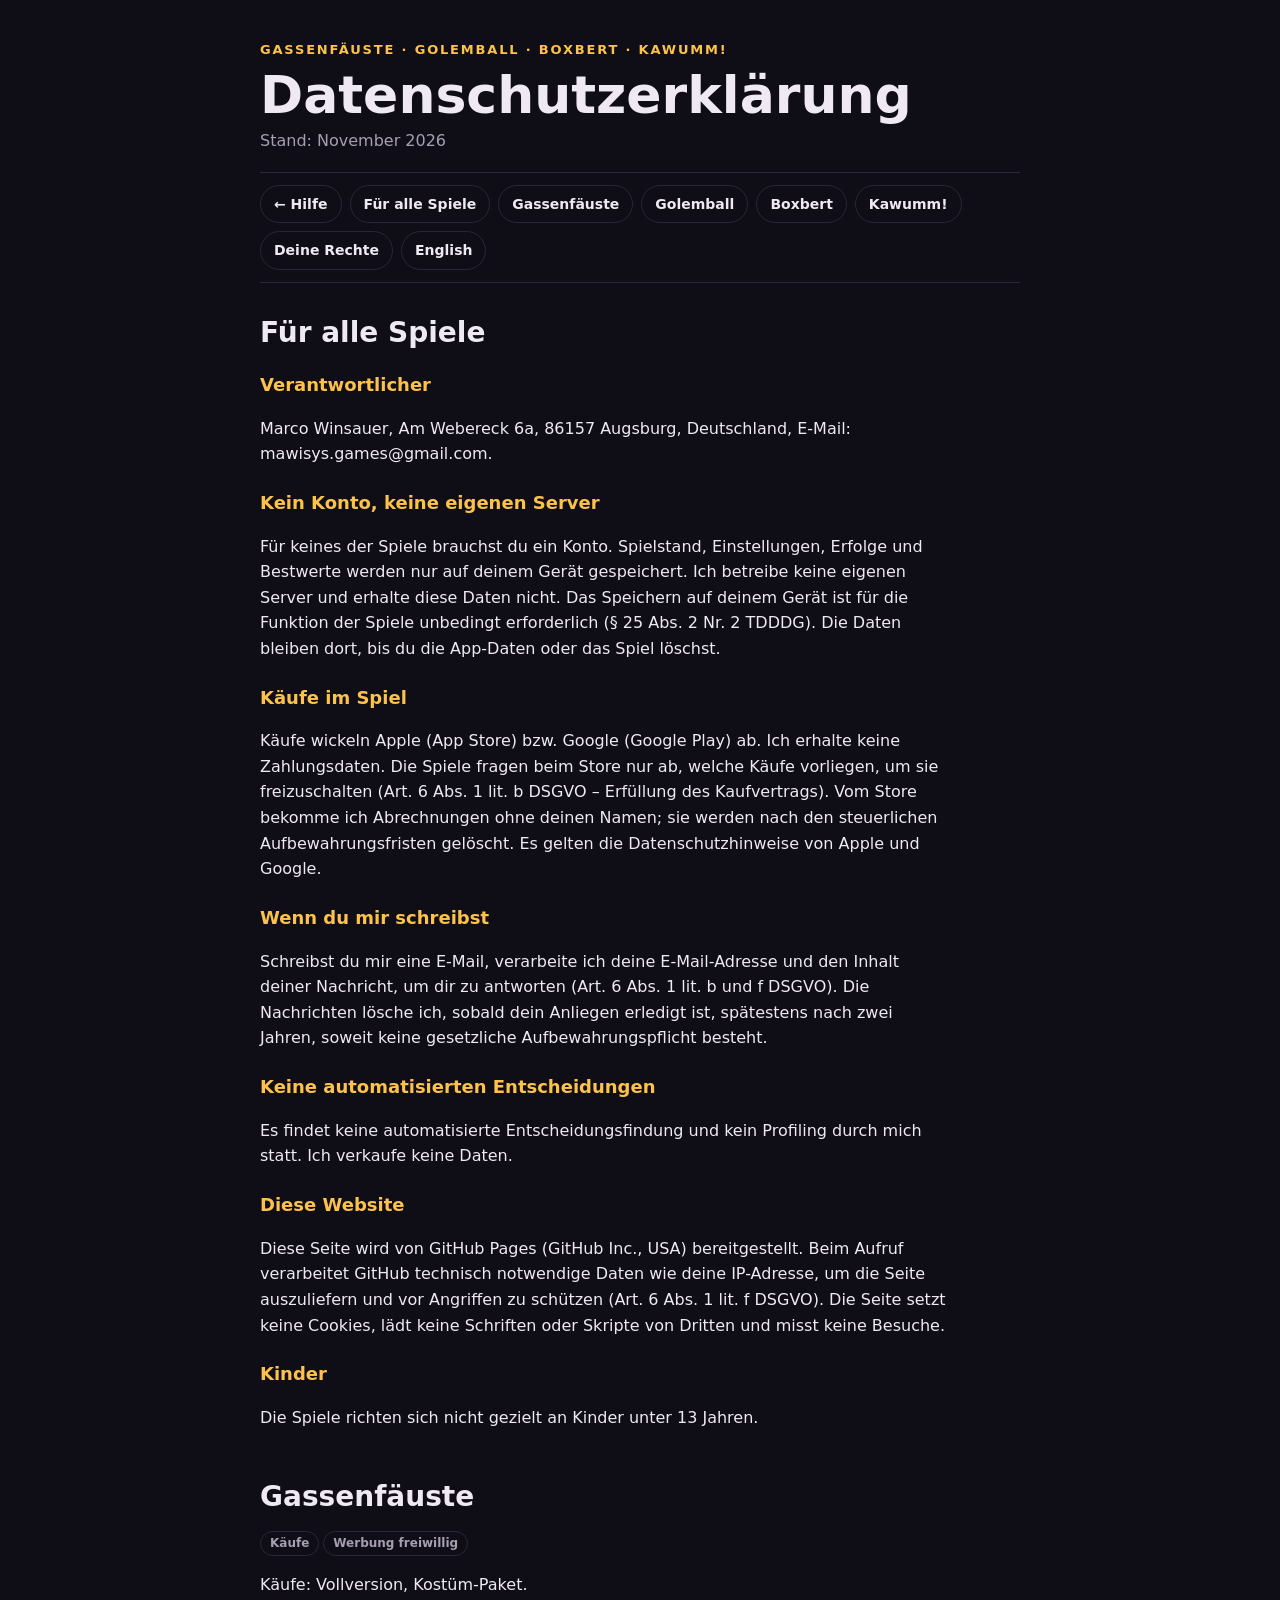
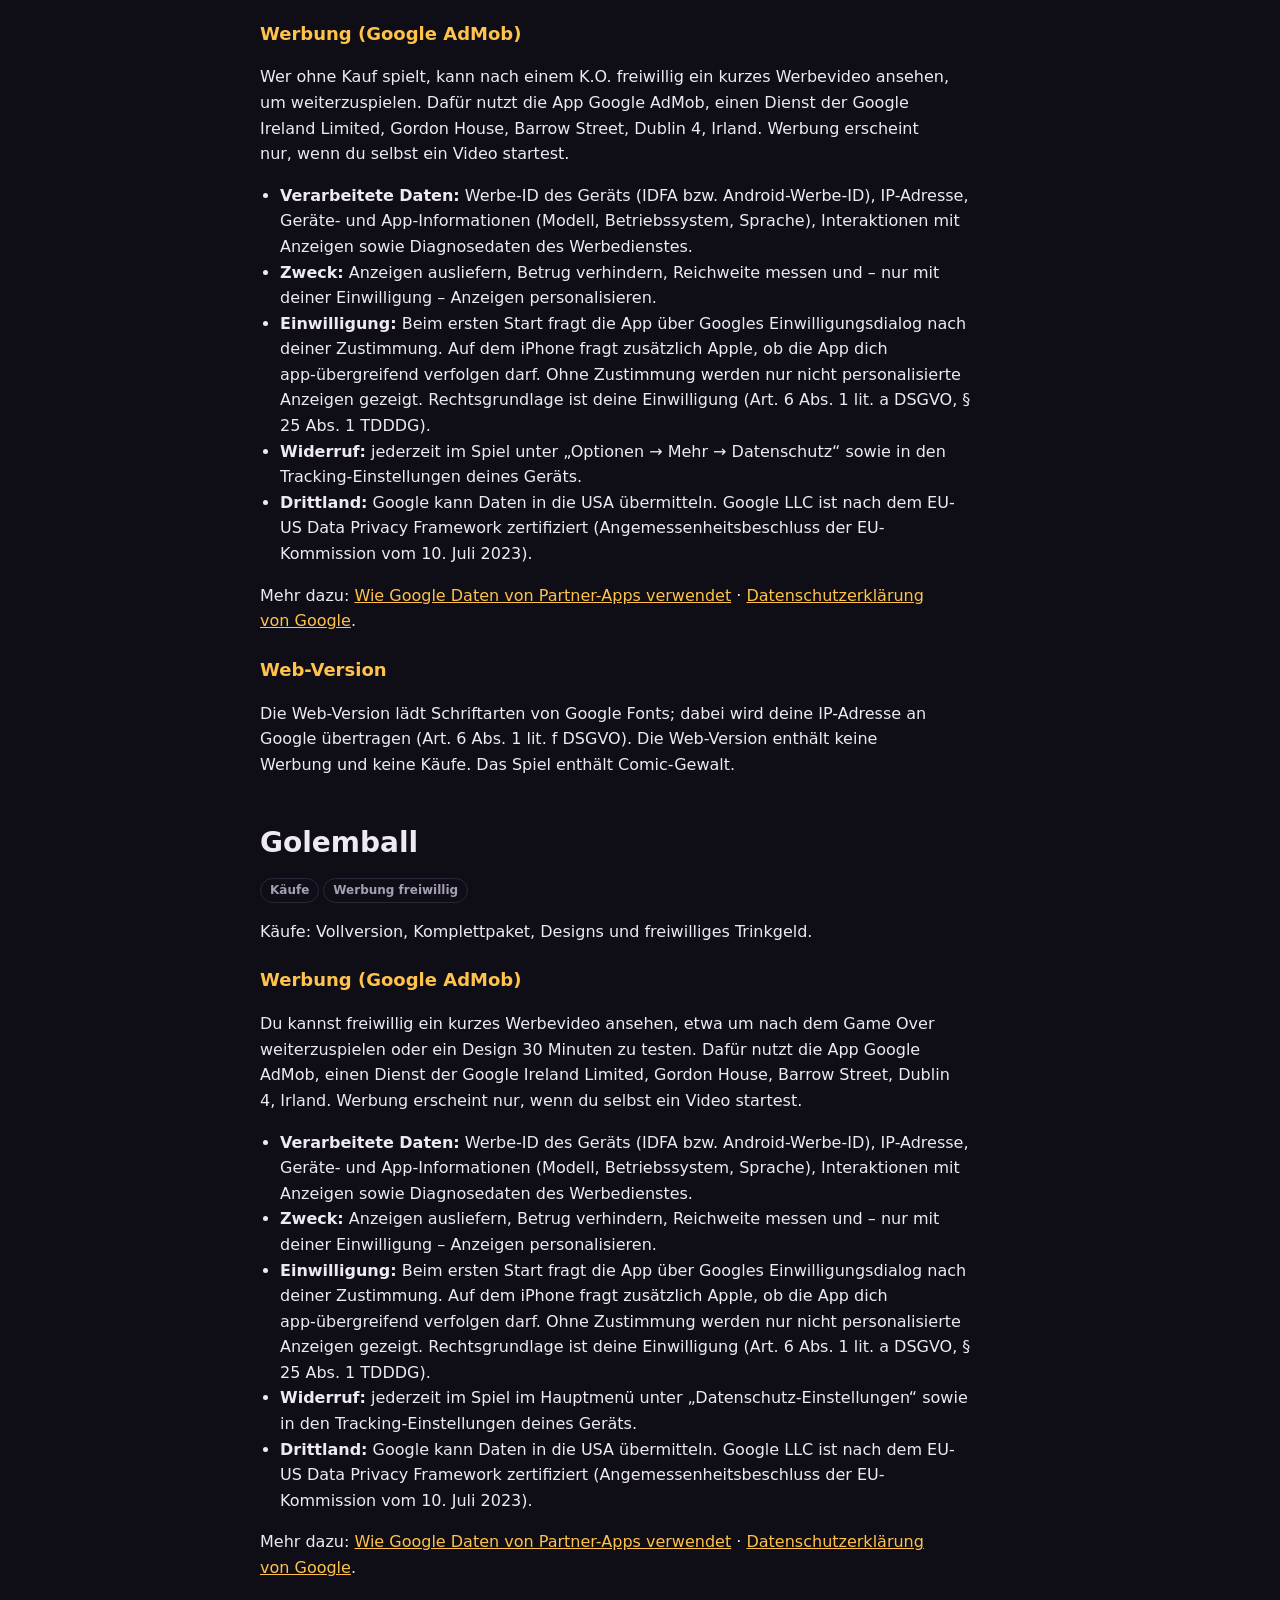
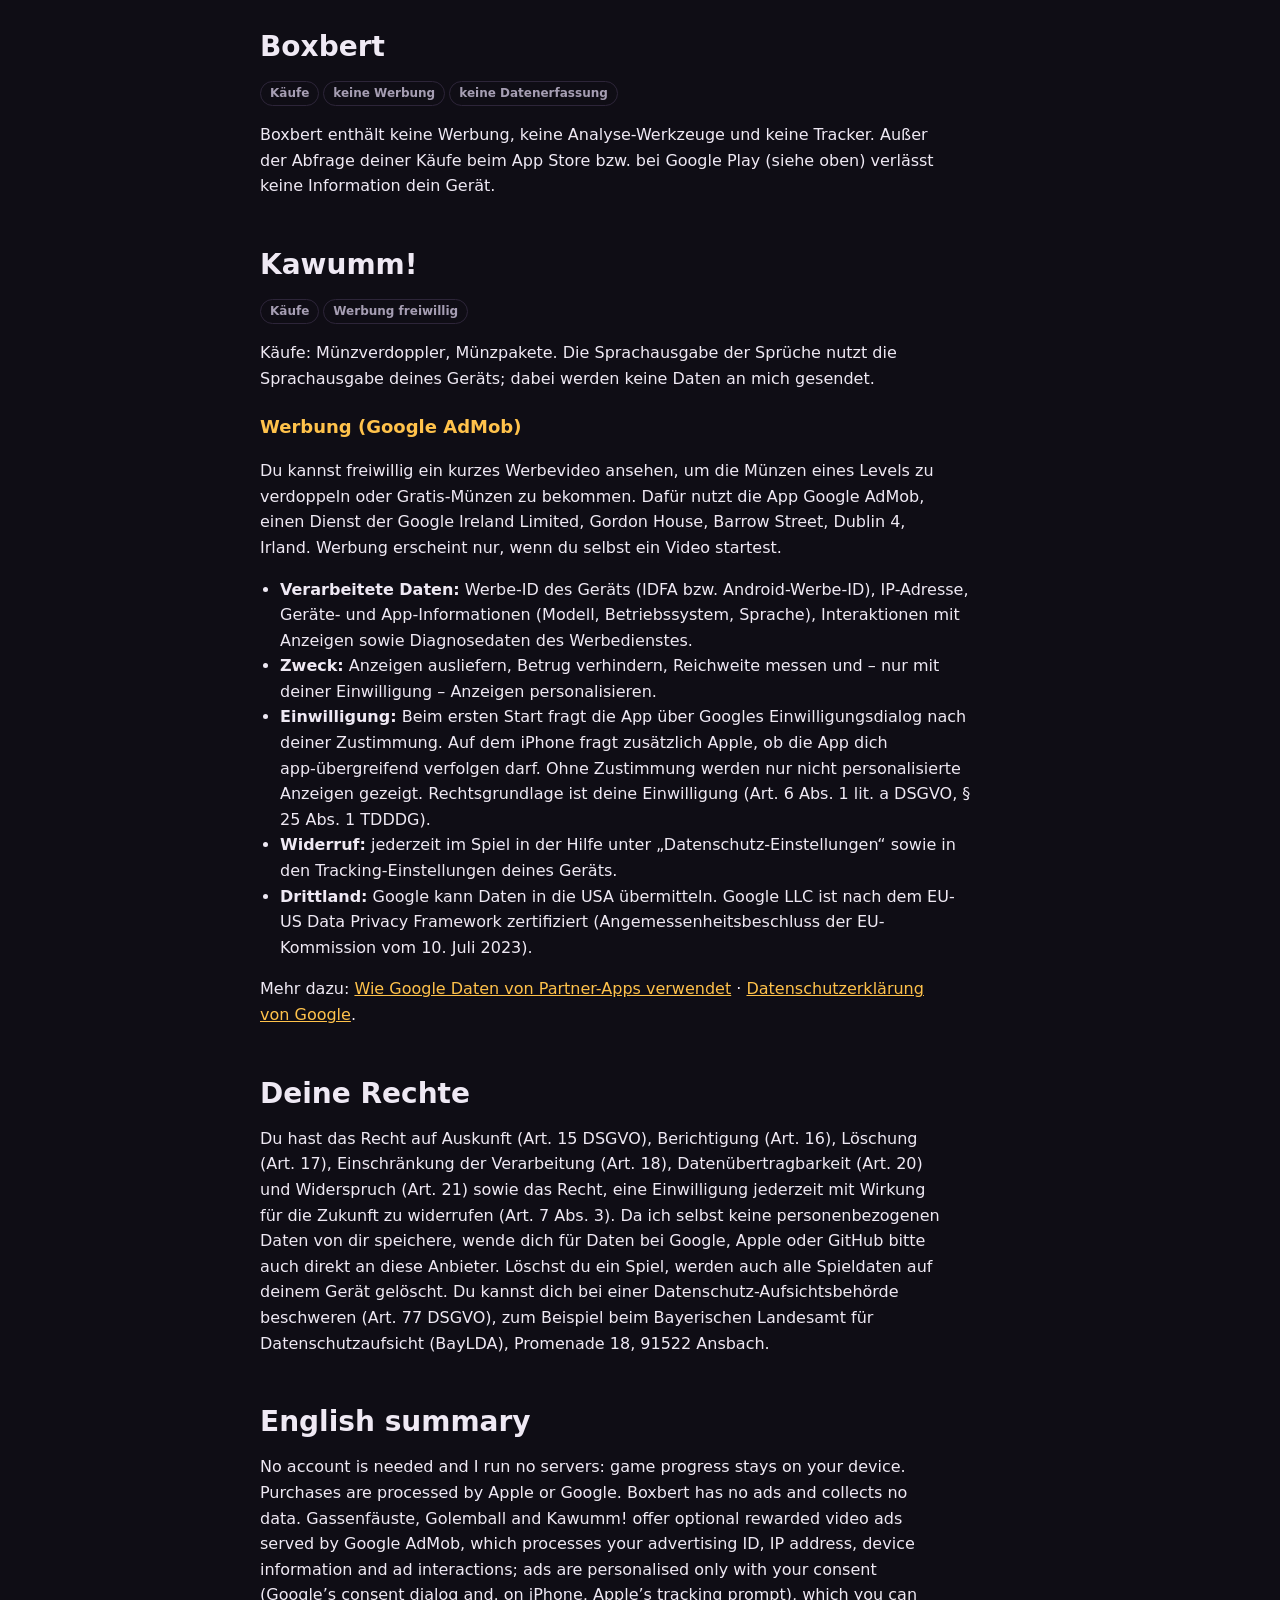
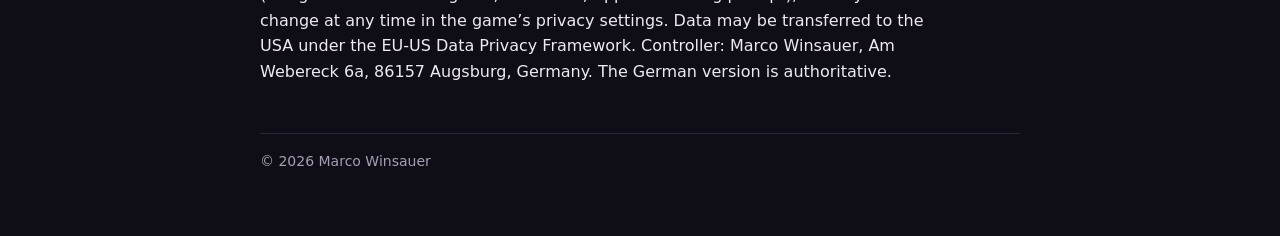
==== datenschutz.html @ 6a20aa60 "Support-Website mit Impressum und Datenschutzerklärung Co-Authored-By: Claude Fable 5.2 <noreply@ant" ====
<!doctype html>
<html lang="de"><head><meta charset="utf-8"><meta name="viewport" content="width=device-width,initial-scale=1,viewport-fit=cover">
<title>Datenschutzerklärung – Spiele von Marco Winsauer</title><link rel="stylesheet" href="style.css"></head><body><div class="wrap">
<header><span class="kicker">Gassenfäuste · Golemball · Boxbert · Kawumm!</span><h1>Datenschutz&shy;erklärung</h1><p>Stand: November 2026</p></header>
<nav aria-label="Abschnitte"><a href="index.html">← Hilfe</a><a href="#allgemein">Für alle Spiele</a><a href="#gassenfaeuste">Gassenfäuste</a><a href="#golemball">Golemball</a><a href="#boxbert">Boxbert</a><a href="#kawumm">Kawumm!</a><a href="#rechte">Deine Rechte</a><a href="#english">English</a></nav>
<section id="allgemein"><h2>Für alle Spiele</h2>
<h3>Verantwortlicher</h3><p>Marco Winsauer, Am Webereck 6a, 86157 Augsburg, Deutschland, E-Mail: mawisys.games@gmail.com.</p>
<h3>Kein Konto, keine eigenen Server</h3><p>Für keines der Spiele brauchst du ein Konto. Spielstand, Einstellungen, Erfolge und Bestwerte werden nur auf deinem Gerät gespeichert. Ich betreibe keine eigenen Server und erhalte diese Daten nicht. Das Speichern auf deinem Gerät ist für die Funktion der Spiele unbedingt erforderlich (§ 25 Abs. 2 Nr. 2 TDDDG). Die Daten bleiben dort, bis du die App-Daten oder das Spiel löschst.</p>
<h3>Käufe im Spiel</h3><p>Käufe wickeln Apple (App Store) bzw. Google (Google Play) ab. Ich erhalte keine Zahlungsdaten. Die Spiele fragen beim Store nur ab, welche Käufe vorliegen, um sie freizuschalten (Art. 6 Abs. 1 lit. b DSGVO – Erfüllung des Kaufvertrags). Vom Store bekomme ich Abrechnungen ohne deinen Namen; sie werden nach den steuerlichen Aufbewahrungsfristen gelöscht. Es gelten die Datenschutzhinweise von Apple und Google.</p>
<h3>Wenn du mir schreibst</h3><p>Schreibst du mir eine E-Mail, verarbeite ich deine E-Mail-Adresse und den Inhalt deiner Nachricht, um dir zu antworten (Art. 6 Abs. 1 lit. b und f DSGVO). Die Nachrichten lösche ich, sobald dein Anliegen erledigt ist, spätestens nach zwei Jahren, soweit keine gesetzliche Aufbewahrungspflicht besteht.</p>
<h3>Keine automatisierten Entscheidungen</h3><p>Es findet keine automatisierte Entscheidungsfindung und kein Profiling durch mich statt. Ich verkaufe keine Daten.</p>
<h3>Diese Website</h3><p>Diese Seite wird von GitHub Pages (GitHub Inc., USA) bereitgestellt. Beim Aufruf verarbeitet GitHub technisch notwendige Daten wie deine IP-Adresse, um die Seite auszuliefern und vor Angriffen zu schützen (Art. 6 Abs. 1 lit. f DSGVO). Die Seite setzt keine Cookies, lädt keine Schriften oder Skripte von Dritten und misst keine Besuche.</p>
<h3>Kinder</h3><p>Die Spiele richten sich nicht gezielt an Kinder unter 13 Jahren.</p></section>
<section id="gassenfaeuste"><h2>Gassenfäuste</h2><p><span class="tag">Käufe</span><span class="tag">Werbung freiwillig</span></p>
<p>Käufe: Vollversion, Kostüm-Paket.</p><h3>Werbung (Google AdMob)</h3>
<p>Wer ohne Kauf spielt, kann nach einem K.O. freiwillig ein kurzes Werbevideo ansehen, um weiterzuspielen. Dafür nutzt die App Google AdMob, einen Dienst der Google Ireland Limited, Gordon House, Barrow Street, Dublin 4, Irland. Werbung erscheint nur, wenn du selbst ein Video startest.</p>
<ul><li><strong>Verarbeitete Daten:</strong> Werbe-ID des Geräts (IDFA bzw. Android-Werbe-ID), IP-Adresse, Geräte- und App-Informationen (Modell, Betriebssystem, Sprache), Interaktionen mit Anzeigen sowie Diagnosedaten des Werbedienstes.</li>
<li><strong>Zweck:</strong> Anzeigen ausliefern, Betrug verhindern, Reichweite messen und – nur mit deiner Einwilligung – Anzeigen personalisieren.</li>
<li><strong>Einwilligung:</strong> Beim ersten Start fragt die App über Googles Einwilligungsdialog nach deiner Zustimmung. Auf dem iPhone fragt zusätzlich Apple, ob die App dich app-übergreifend verfolgen darf. Ohne Zustimmung werden nur nicht personalisierte Anzeigen gezeigt. Rechtsgrundlage ist deine Einwilligung (Art. 6 Abs. 1 lit. a DSGVO, § 25 Abs. 1 TDDDG).</li>
<li><strong>Widerruf:</strong> jederzeit im Spiel unter „Optionen → Mehr → Datenschutz“ sowie in den Tracking-Einstellungen deines Geräts.</li>
<li><strong>Drittland:</strong> Google kann Daten in die USA übermitteln. Google LLC ist nach dem EU-US Data Privacy Framework zertifiziert (Angemessenheitsbeschluss der EU-Kommission vom 10. Juli 2023).</li></ul>
<p>Mehr dazu: <a href="https://policies.google.com/technologies/partner-sites" rel="noopener">Wie Google Daten von Partner-Apps verwendet</a> · <a href="https://policies.google.com/privacy" rel="noopener">Datenschutzerklärung von Google</a>.</p>
<h3>Web-Version</h3><p>Die Web-Version lädt Schriftarten von Google Fonts; dabei wird deine IP-Adresse an Google übertragen (Art. 6 Abs. 1 lit. f DSGVO). Die Web-Version enthält keine Werbung und keine Käufe. Das Spiel enthält Comic-Gewalt.</p></section>
<section id="golemball"><h2>Golemball</h2><p><span class="tag">Käufe</span><span class="tag">Werbung freiwillig</span></p>
<p>Käufe: Vollversion, Komplettpaket, Designs und freiwilliges Trinkgeld.</p><h3>Werbung (Google AdMob)</h3>
<p>Du kannst freiwillig ein kurzes Werbevideo ansehen, etwa um nach dem Game Over weiterzuspielen oder ein Design 30 Minuten zu testen. Dafür nutzt die App Google AdMob, einen Dienst der Google Ireland Limited, Gordon House, Barrow Street, Dublin 4, Irland. Werbung erscheint nur, wenn du selbst ein Video startest.</p>
<ul><li><strong>Verarbeitete Daten:</strong> Werbe-ID des Geräts (IDFA bzw. Android-Werbe-ID), IP-Adresse, Geräte- und App-Informationen (Modell, Betriebssystem, Sprache), Interaktionen mit Anzeigen sowie Diagnosedaten des Werbedienstes.</li>
<li><strong>Zweck:</strong> Anzeigen ausliefern, Betrug verhindern, Reichweite messen und – nur mit deiner Einwilligung – Anzeigen personalisieren.</li>
<li><strong>Einwilligung:</strong> Beim ersten Start fragt die App über Googles Einwilligungsdialog nach deiner Zustimmung. Auf dem iPhone fragt zusätzlich Apple, ob die App dich app-übergreifend verfolgen darf. Ohne Zustimmung werden nur nicht personalisierte Anzeigen gezeigt. Rechtsgrundlage ist deine Einwilligung (Art. 6 Abs. 1 lit. a DSGVO, § 25 Abs. 1 TDDDG).</li>
<li><strong>Widerruf:</strong> jederzeit im Spiel im Hauptmenü unter „Datenschutz-Einstellungen“ sowie in den Tracking-Einstellungen deines Geräts.</li>
<li><strong>Drittland:</strong> Google kann Daten in die USA übermitteln. Google LLC ist nach dem EU-US Data Privacy Framework zertifiziert (Angemessenheitsbeschluss der EU-Kommission vom 10. Juli 2023).</li></ul>
<p>Mehr dazu: <a href="https://policies.google.com/technologies/partner-sites" rel="noopener">Wie Google Daten von Partner-Apps verwendet</a> · <a href="https://policies.google.com/privacy" rel="noopener">Datenschutzerklärung von Google</a>.</p></section>
<section id="boxbert"><h2>Boxbert</h2><p><span class="tag">Käufe</span><span class="tag">keine Werbung</span><span class="tag">keine Datenerfassung</span></p>
<p>Boxbert enthält keine Werbung, keine Analyse-Werkzeuge und keine Tracker. Außer der Abfrage deiner Käufe beim App Store bzw. bei Google Play (siehe oben) verlässt keine Information dein Gerät.</p></section>
<section id="kawumm"><h2>Kawumm!</h2><p><span class="tag">Käufe</span><span class="tag">Werbung freiwillig</span></p>
<p>Käufe: Münzverdoppler, Münzpakete. Die Sprachausgabe der Sprüche nutzt die Sprachausgabe deines Geräts; dabei werden keine Daten an mich gesendet.</p><h3>Werbung (Google AdMob)</h3>
<p>Du kannst freiwillig ein kurzes Werbevideo ansehen, um die Münzen eines Levels zu verdoppeln oder Gratis-Münzen zu bekommen. Dafür nutzt die App Google AdMob, einen Dienst der Google Ireland Limited, Gordon House, Barrow Street, Dublin 4, Irland. Werbung erscheint nur, wenn du selbst ein Video startest.</p>
<ul><li><strong>Verarbeitete Daten:</strong> Werbe-ID des Geräts (IDFA bzw. Android-Werbe-ID), IP-Adresse, Geräte- und App-Informationen (Modell, Betriebssystem, Sprache), Interaktionen mit Anzeigen sowie Diagnosedaten des Werbedienstes.</li>
<li><strong>Zweck:</strong> Anzeigen ausliefern, Betrug verhindern, Reichweite messen und – nur mit deiner Einwilligung – Anzeigen personalisieren.</li>
<li><strong>Einwilligung:</strong> Beim ersten Start fragt die App über Googles Einwilligungsdialog nach deiner Zustimmung. Auf dem iPhone fragt zusätzlich Apple, ob die App dich app-übergreifend verfolgen darf. Ohne Zustimmung werden nur nicht personalisierte Anzeigen gezeigt. Rechtsgrundlage ist deine Einwilligung (Art. 6 Abs. 1 lit. a DSGVO, § 25 Abs. 1 TDDDG).</li>
<li><strong>Widerruf:</strong> jederzeit im Spiel in der Hilfe unter „Datenschutz-Einstellungen“ sowie in den Tracking-Einstellungen deines Geräts.</li>
<li><strong>Drittland:</strong> Google kann Daten in die USA übermitteln. Google LLC ist nach dem EU-US Data Privacy Framework zertifiziert (Angemessenheitsbeschluss der EU-Kommission vom 10. Juli 2023).</li></ul>
<p>Mehr dazu: <a href="https://policies.google.com/technologies/partner-sites" rel="noopener">Wie Google Daten von Partner-Apps verwendet</a> · <a href="https://policies.google.com/privacy" rel="noopener">Datenschutzerklärung von Google</a>.</p></section>
<section id="rechte"><h2>Deine Rechte</h2><p>Du hast das Recht auf Auskunft (Art. 15 DSGVO), Berichtigung (Art. 16), Löschung (Art. 17), Einschränkung der Verarbeitung (Art. 18), Datenübertragbarkeit (Art. 20) und Widerspruch (Art. 21) sowie das Recht, eine Einwilligung jederzeit mit Wirkung für die Zukunft zu widerrufen (Art. 7 Abs. 3). Da ich selbst keine personenbezogenen Daten von dir speichere, wende dich für Daten bei Google, Apple oder GitHub bitte auch direkt an diese Anbieter. Löschst du ein Spiel, werden auch alle Spieldaten auf deinem Gerät gelöscht. Du kannst dich bei einer Datenschutz-Aufsichtsbehörde beschweren (Art. 77 DSGVO), zum Beispiel beim Bayerischen Landesamt für Datenschutzaufsicht (BayLDA), Promenade 18, 91522 Ansbach.</p></section>
<section id="english"><h2>English summary</h2><p>No account is needed and I run no servers: game progress stays on your device. Purchases are processed by Apple or Google. Boxbert has no ads and collects no data. Gassenfäuste, Golemball and Kawumm! offer optional rewarded video ads served by Google AdMob, which processes your advertising ID, IP address, device information and ad interactions; ads are personalised only with your consent (Google’s consent dialog and, on iPhone, Apple’s tracking prompt), which you can change at any time in the game’s privacy settings. Data may be transferred to the USA under the EU-US Data Privacy Framework. Controller: Marco Winsauer, Am Webereck 6a, 86157 Augsburg, Germany. The German version is authoritative.</p></section>
<footer>© 2026 Marco Winsauer</footer></div></body></html>
---- style.css ----
/* Gemeinsame Support-Seite für Marco Winsaurs Spiele – nur Systemschriften, keine Anfragen an Dritte */
:root{--bg:#0f0d15;--panel:#19151f;--fg:#efe9f4;--dim:#a69eb3;--line:#2d2539;--hot:#ff8a3d;--sun:#ffc24b;color-scheme:dark}
*{box-sizing:border-box}
body{margin:0;background:var(--bg);color:var(--fg);font:16px/1.6 system-ui,-apple-system,"Segoe UI",Roboto,sans-serif;padding-left:max(16px,env(safe-area-inset-left,0px));padding-right:max(16px,env(safe-area-inset-right,0px))}
.wrap{max-width:760px;margin:0 auto;padding-block:36px 64px}
header{padding-bottom:18px;border-bottom:1px solid var(--line)}
.kicker{font-size:13px;font-weight:700;letter-spacing:.14em;text-transform:uppercase;color:var(--sun)}
h1{font-size:clamp(34px,7vw,52px);line-height:1.05;margin:6px 0;font-weight:800;text-wrap:balance}
header p{margin:6px 0 0;color:var(--dim)}
nav{position:sticky;top:0;z-index:5;background:var(--bg);display:flex;flex-wrap:wrap;gap:8px;padding-block:12px;border-bottom:1px solid var(--line)}
nav a{font-weight:700;font-size:14px;color:var(--fg);text-decoration:none;padding:7px 13px;border:1px solid var(--line);border-radius:999px}
nav a:hover,nav a:focus-visible{border-color:var(--hot);outline:none}
section{padding-top:34px;scroll-margin-top:64px}
h2{font-size:28px;line-height:1.15;margin:0 0 12px;font-weight:800}
h3{font-size:18px;margin:22px 0 6px;color:var(--sun)}
p,li{max-width:68ch}
ul{padding-left:20px}
a{color:var(--sun)}
.games{display:grid;grid-template-columns:repeat(auto-fill,minmax(160px,1fr));gap:10px;margin-top:18px}
.game{background:var(--panel);border:1px solid var(--line);border-radius:12px;padding:14px;text-decoration:none;color:var(--fg)}
.game b{display:block;font-size:18px}
.game span{font-size:14px;color:var(--dim)}
.card{background:var(--panel);border:1px solid var(--line);border-radius:10px;padding:16px 18px}
.addr{font-style:normal;line-height:1.7}
.todo{background:#4a2a10;color:#ffd9a6;padding:1px 6px;border-radius:4px}
.small{font-size:14px;color:var(--dim)}
.tag{display:inline-block;font-size:12px;font-weight:700;border:1px solid var(--line);border-radius:999px;padding:2px 9px;margin-right:4px;color:var(--dim)}
footer{margin-top:48px;padding-top:16px;border-top:1px solid var(--line);color:var(--dim);font-size:14px}
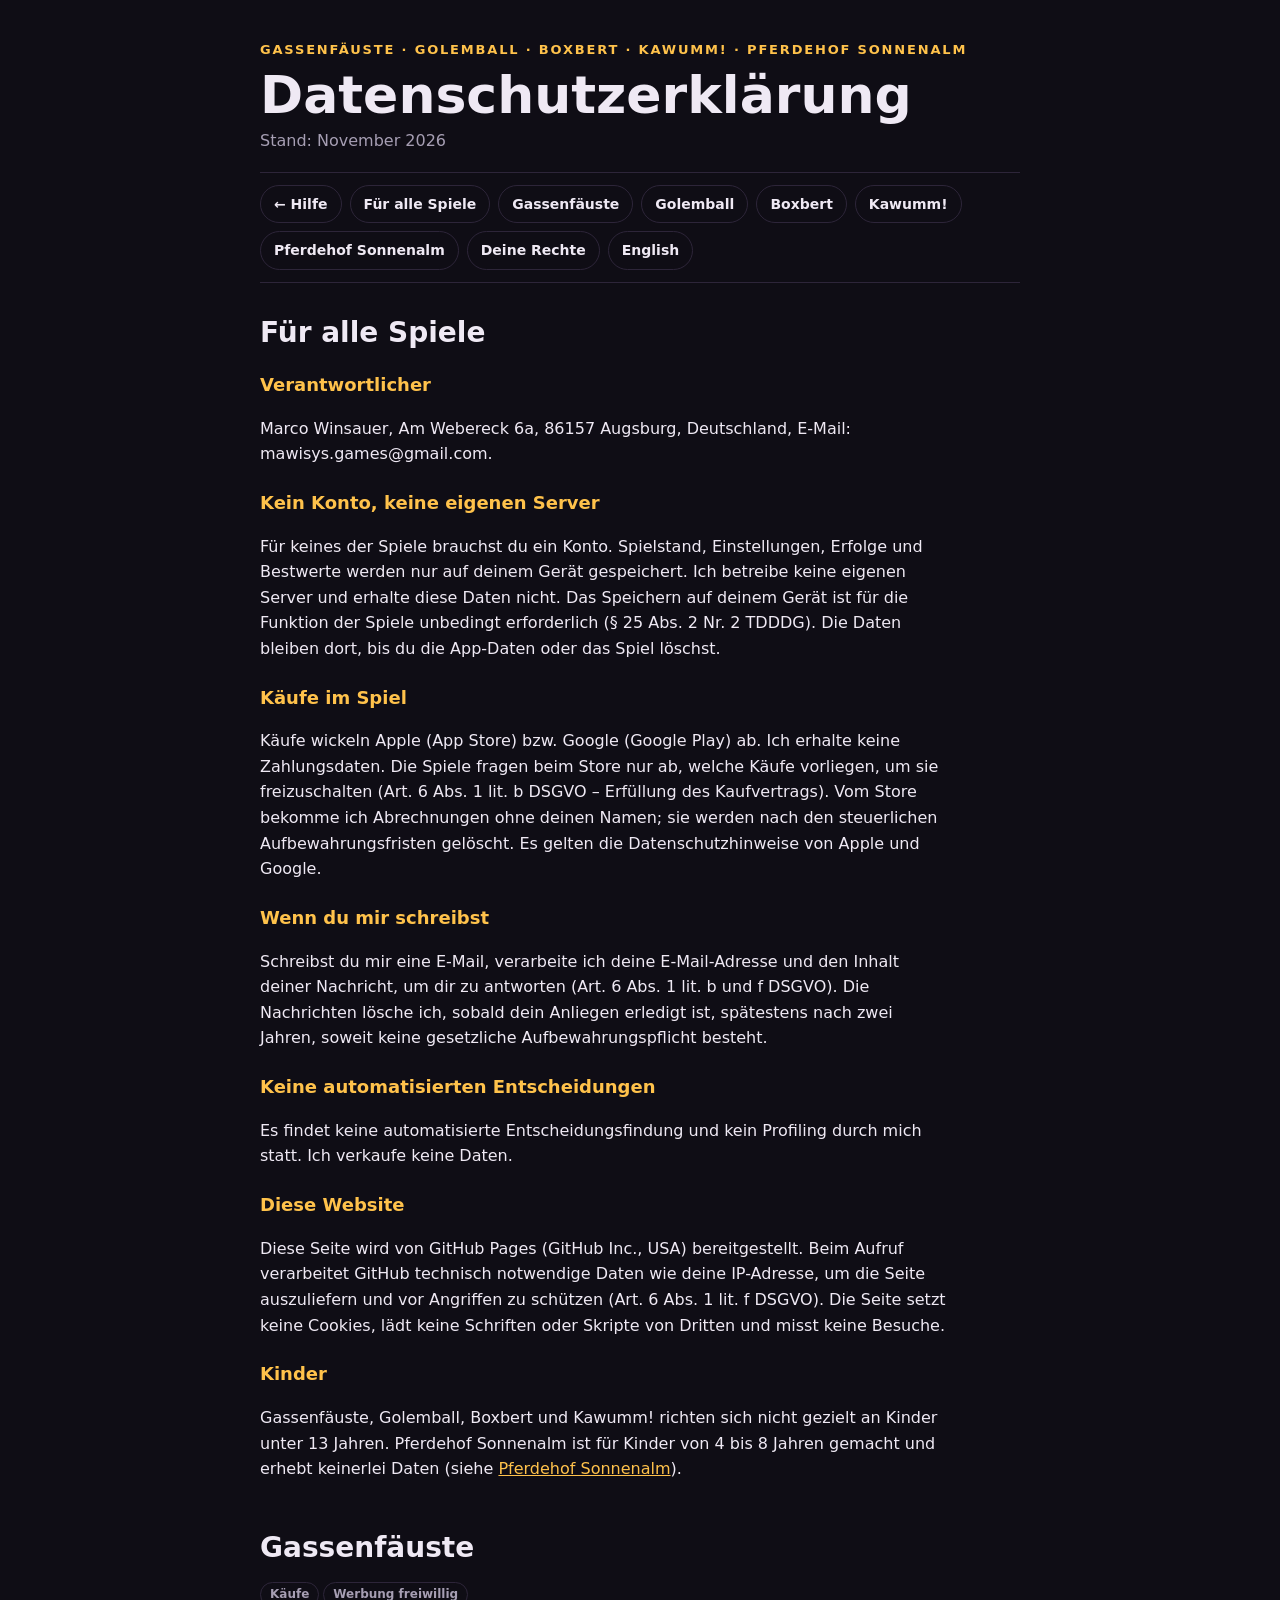
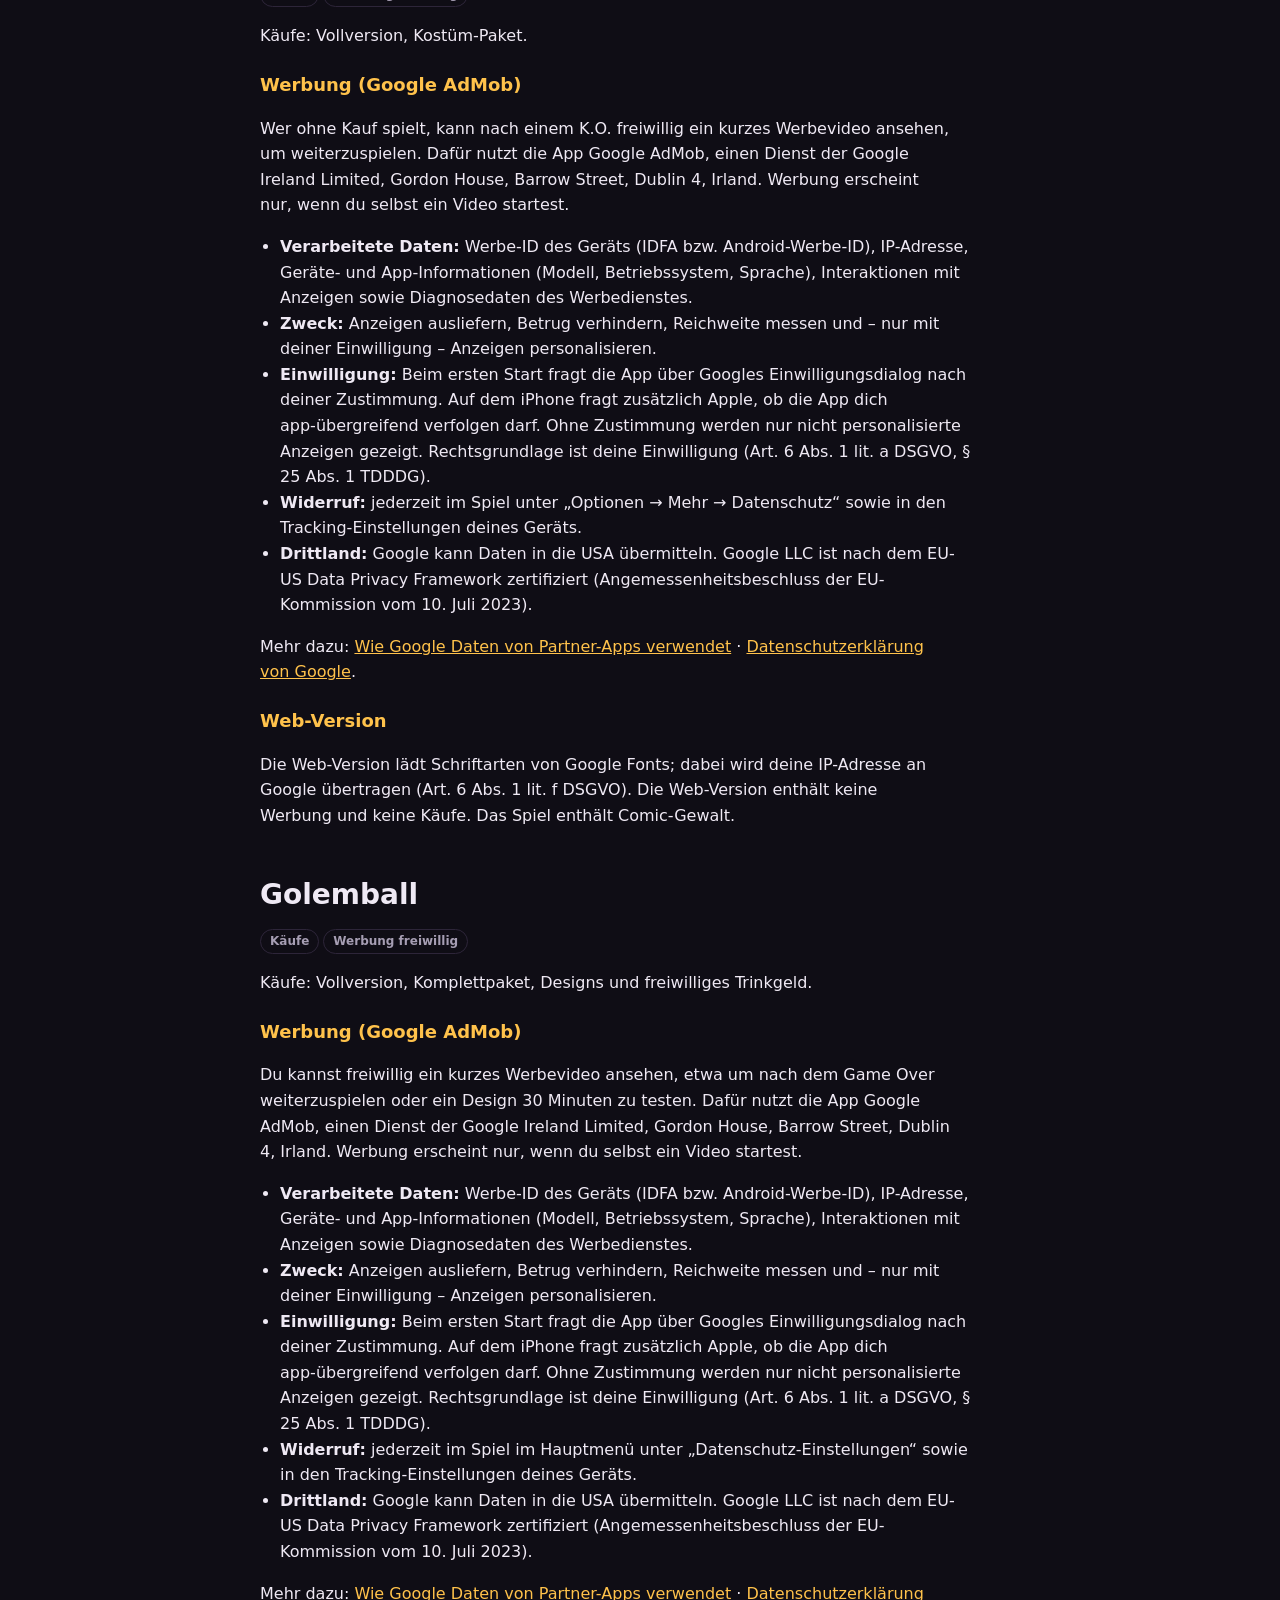
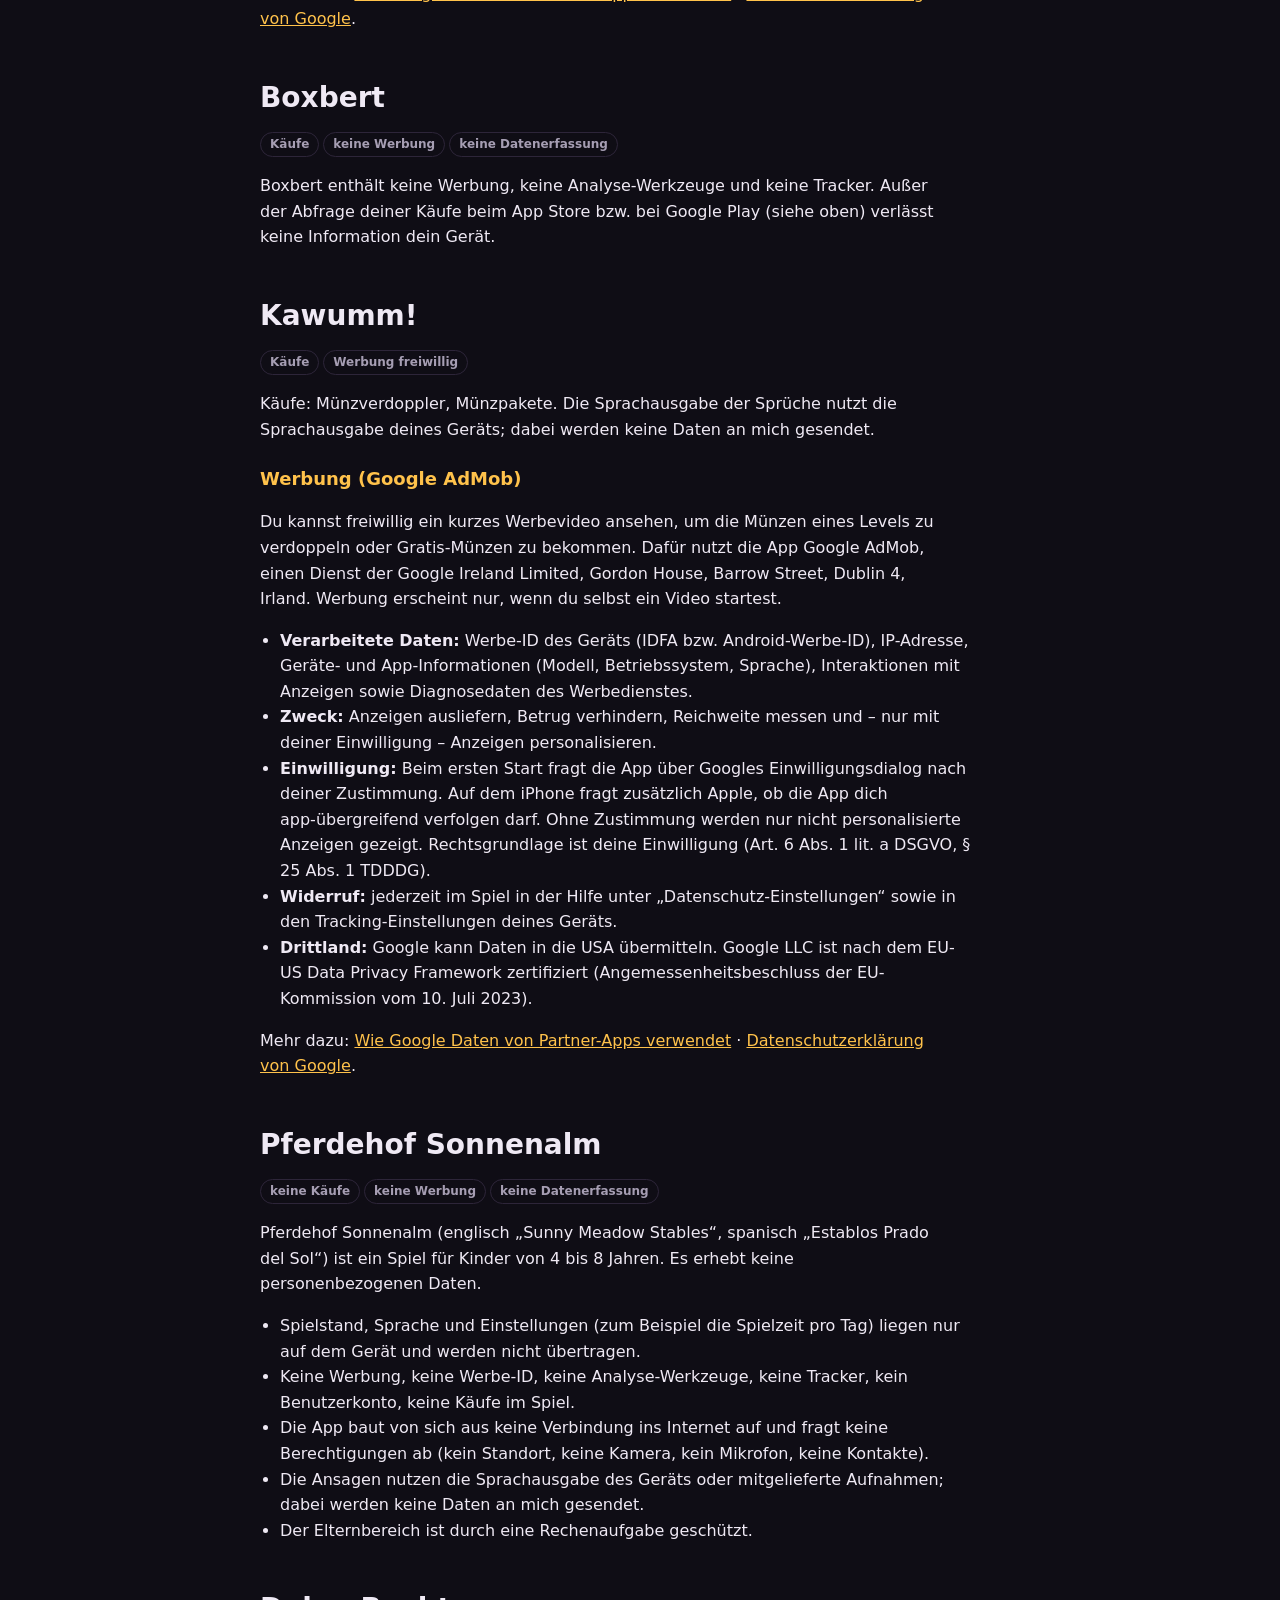
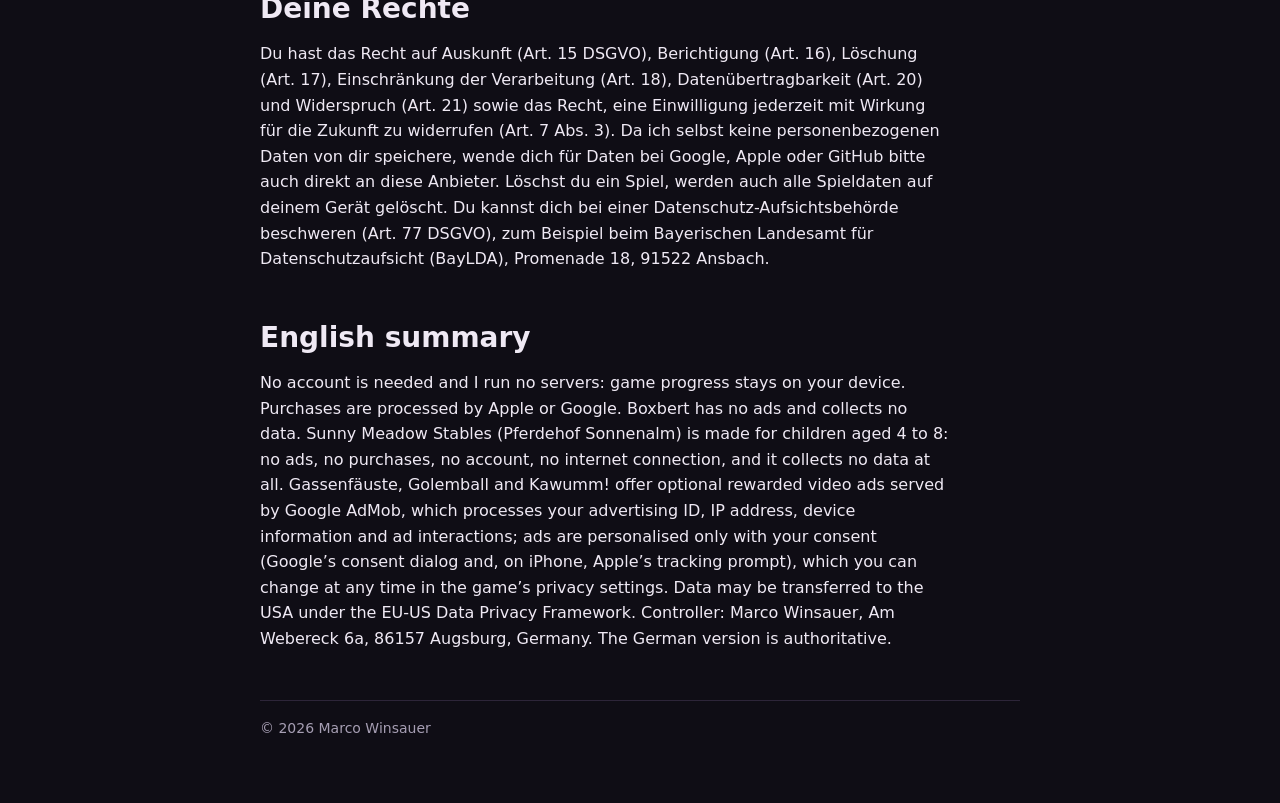
==== commit 50bdd196: "Pferdehof Sonnenalm: Hilfe und Datenschutz ergänzt Co-Authored-By: Claude Opus 5.5 <noreply@anthropi" ====
--- a/datenschutz.html
+++ b/datenschutz.html
@@ -1,8 +1,8 @@
 <!doctype html>
 <html lang="de"><head><meta charset="utf-8"><meta name="viewport" content="width=device-width,initial-scale=1,viewport-fit=cover">
 <title>Datenschutzerklärung – Spiele von Marco Winsauer</title><link rel="stylesheet" href="style.css"></head><body><div class="wrap">
-<header><span class="kicker">Gassenfäuste · Golemball · Boxbert · Kawumm!</span><h1>Datenschutz&shy;erklärung</h1><p>Stand: November 2026</p></header>
-<nav aria-label="Abschnitte"><a href="index.html">← Hilfe</a><a href="#allgemein">Für alle Spiele</a><a href="#gassenfaeuste">Gassenfäuste</a><a href="#golemball">Golemball</a><a href="#boxbert">Boxbert</a><a href="#kawumm">Kawumm!</a><a href="#rechte">Deine Rechte</a><a href="#english">English</a></nav>
+<header><span class="kicker">Gassenfäuste · Golemball · Boxbert · Kawumm! · Pferdehof Sonnenalm</span><h1>Datenschutz&shy;erklärung</h1><p>Stand: November 2026</p></header>
+<nav aria-label="Abschnitte"><a href="index.html">← Hilfe</a><a href="#allgemein">Für alle Spiele</a><a href="#gassenfaeuste">Gassenfäuste</a><a href="#golemball">Golemball</a><a href="#boxbert">Boxbert</a><a href="#kawumm">Kawumm!</a><a href="#pferdehof">Pferdehof Sonnenalm</a><a href="#rechte">Deine Rechte</a><a href="#english">English</a></nav>
 <section id="allgemein"><h2>Für alle Spiele</h2>
 <h3>Verantwortlicher</h3><p>Marco Winsauer, Am Webereck 6a, 86157 Augsburg, Deutschland, E-Mail: mawisys.games@gmail.com.</p>
 <h3>Kein Konto, keine eigenen Server</h3><p>Für keines der Spiele brauchst du ein Konto. Spielstand, Einstellungen, Erfolge und Bestwerte werden nur auf deinem Gerät gespeichert. Ich betreibe keine eigenen Server und erhalte diese Daten nicht. Das Speichern auf deinem Gerät ist für die Funktion der Spiele unbedingt erforderlich (§ 25 Abs. 2 Nr. 2 TDDDG). Die Daten bleiben dort, bis du die App-Daten oder das Spiel löschst.</p>
@@ -10,7 +10,7 @@
 <h3>Wenn du mir schreibst</h3><p>Schreibst du mir eine E-Mail, verarbeite ich deine E-Mail-Adresse und den Inhalt deiner Nachricht, um dir zu antworten (Art. 6 Abs. 1 lit. b und f DSGVO). Die Nachrichten lösche ich, sobald dein Anliegen erledigt ist, spätestens nach zwei Jahren, soweit keine gesetzliche Aufbewahrungspflicht besteht.</p>
 <h3>Keine automatisierten Entscheidungen</h3><p>Es findet keine automatisierte Entscheidungsfindung und kein Profiling durch mich statt. Ich verkaufe keine Daten.</p>
 <h3>Diese Website</h3><p>Diese Seite wird von GitHub Pages (GitHub Inc., USA) bereitgestellt. Beim Aufruf verarbeitet GitHub technisch notwendige Daten wie deine IP-Adresse, um die Seite auszuliefern und vor Angriffen zu schützen (Art. 6 Abs. 1 lit. f DSGVO). Die Seite setzt keine Cookies, lädt keine Schriften oder Skripte von Dritten und misst keine Besuche.</p>
-<h3>Kinder</h3><p>Die Spiele richten sich nicht gezielt an Kinder unter 13 Jahren.</p></section>
+<h3>Kinder</h3><p>Gassenfäuste, Golemball, Boxbert und Kawumm! richten sich nicht gezielt an Kinder unter 13 Jahren. Pferdehof Sonnenalm ist für Kinder von 4 bis 8 Jahren gemacht und erhebt keinerlei Daten (siehe <a href="#pferdehof">Pferdehof Sonnenalm</a>).</p></section>
 <section id="gassenfaeuste"><h2>Gassenfäuste</h2><p><span class="tag">Käufe</span><span class="tag">Werbung freiwillig</span></p>
 <p>Käufe: Vollversion, Kostüm-Paket.</p><h3>Werbung (Google AdMob)</h3>
 <p>Wer ohne Kauf spielt, kann nach einem K.O. freiwillig ein kurzes Werbevideo ansehen, um weiterzuspielen. Dafür nutzt die App Google AdMob, einen Dienst der Google Ireland Limited, Gordon House, Barrow Street, Dublin 4, Irland. Werbung erscheint nur, wenn du selbst ein Video startest.</p>
@@ -41,6 +41,13 @@
 <li><strong>Widerruf:</strong> jederzeit im Spiel in der Hilfe unter „Datenschutz-Einstellungen“ sowie in den Tracking-Einstellungen deines Geräts.</li>
 <li><strong>Drittland:</strong> Google kann Daten in die USA übermitteln. Google LLC ist nach dem EU-US Data Privacy Framework zertifiziert (Angemessenheitsbeschluss der EU-Kommission vom 10. Juli 2023).</li></ul>
 <p>Mehr dazu: <a href="https://policies.google.com/technologies/partner-sites" rel="noopener">Wie Google Daten von Partner-Apps verwendet</a> · <a href="https://policies.google.com/privacy" rel="noopener">Datenschutzerklärung von Google</a>.</p></section>
+<section id="pferdehof"><h2>Pferdehof Sonnenalm</h2><p><span class="tag">keine Käufe</span><span class="tag">keine Werbung</span><span class="tag">keine Datenerfassung</span></p>
+<p>Pferdehof Sonnenalm (englisch „Sunny Meadow Stables“, spanisch „Establos Prado del Sol“) ist ein Spiel für Kinder von 4 bis 8 Jahren. Es erhebt keine personenbezogenen Daten.</p>
+<ul><li>Spielstand, Sprache und Einstellungen (zum Beispiel die Spielzeit pro Tag) liegen nur auf dem Gerät und werden nicht übertragen.</li>
+<li>Keine Werbung, keine Werbe-ID, keine Analyse-Werkzeuge, keine Tracker, kein Benutzerkonto, keine Käufe im Spiel.</li>
+<li>Die App baut von sich aus keine Verbindung ins Internet auf und fragt keine Berechtigungen ab (kein Standort, keine Kamera, kein Mikrofon, keine Kontakte).</li>
+<li>Die Ansagen nutzen die Sprachausgabe des Geräts oder mitgelieferte Aufnahmen; dabei werden keine Daten an mich gesendet.</li>
+<li>Der Elternbereich ist durch eine Rechenaufgabe geschützt.</li></ul></section>
 <section id="rechte"><h2>Deine Rechte</h2><p>Du hast das Recht auf Auskunft (Art. 15 DSGVO), Berichtigung (Art. 16), Löschung (Art. 17), Einschränkung der Verarbeitung (Art. 18), Datenübertragbarkeit (Art. 20) und Widerspruch (Art. 21) sowie das Recht, eine Einwilligung jederzeit mit Wirkung für die Zukunft zu widerrufen (Art. 7 Abs. 3). Da ich selbst keine personenbezogenen Daten von dir speichere, wende dich für Daten bei Google, Apple oder GitHub bitte auch direkt an diese Anbieter. Löschst du ein Spiel, werden auch alle Spieldaten auf deinem Gerät gelöscht. Du kannst dich bei einer Datenschutz-Aufsichtsbehörde beschweren (Art. 77 DSGVO), zum Beispiel beim Bayerischen Landesamt für Datenschutzaufsicht (BayLDA), Promenade 18, 91522 Ansbach.</p></section>
-<section id="english"><h2>English summary</h2><p>No account is needed and I run no servers: game progress stays on your device. Purchases are processed by Apple or Google. Boxbert has no ads and collects no data. Gassenfäuste, Golemball and Kawumm! offer optional rewarded video ads served by Google AdMob, which processes your advertising ID, IP address, device information and ad interactions; ads are personalised only with your consent (Google’s consent dialog and, on iPhone, Apple’s tracking prompt), which you can change at any time in the game’s privacy settings. Data may be transferred to the USA under the EU-US Data Privacy Framework. Controller: Marco Winsauer, Am Webereck 6a, 86157 Augsburg, Germany. The German version is authoritative.</p></section>
+<section id="english"><h2>English summary</h2><p>No account is needed and I run no servers: game progress stays on your device. Purchases are processed by Apple or Google. Boxbert has no ads and collects no data. Sunny Meadow Stables (Pferdehof Sonnenalm) is made for children aged 4 to 8: no ads, no purchases, no account, no internet connection, and it collects no data at all. Gassenfäuste, Golemball and Kawumm! offer optional rewarded video ads served by Google AdMob, which processes your advertising ID, IP address, device information and ad interactions; ads are personalised only with your consent (Google’s consent dialog and, on iPhone, Apple’s tracking prompt), which you can change at any time in the game’s privacy settings. Data may be transferred to the USA under the EU-US Data Privacy Framework. Controller: Marco Winsauer, Am Webereck 6a, 86157 Augsburg, Germany. The German version is authoritative.</p></section>
 <footer>© 2026 Marco Winsauer</footer></div></body></html>
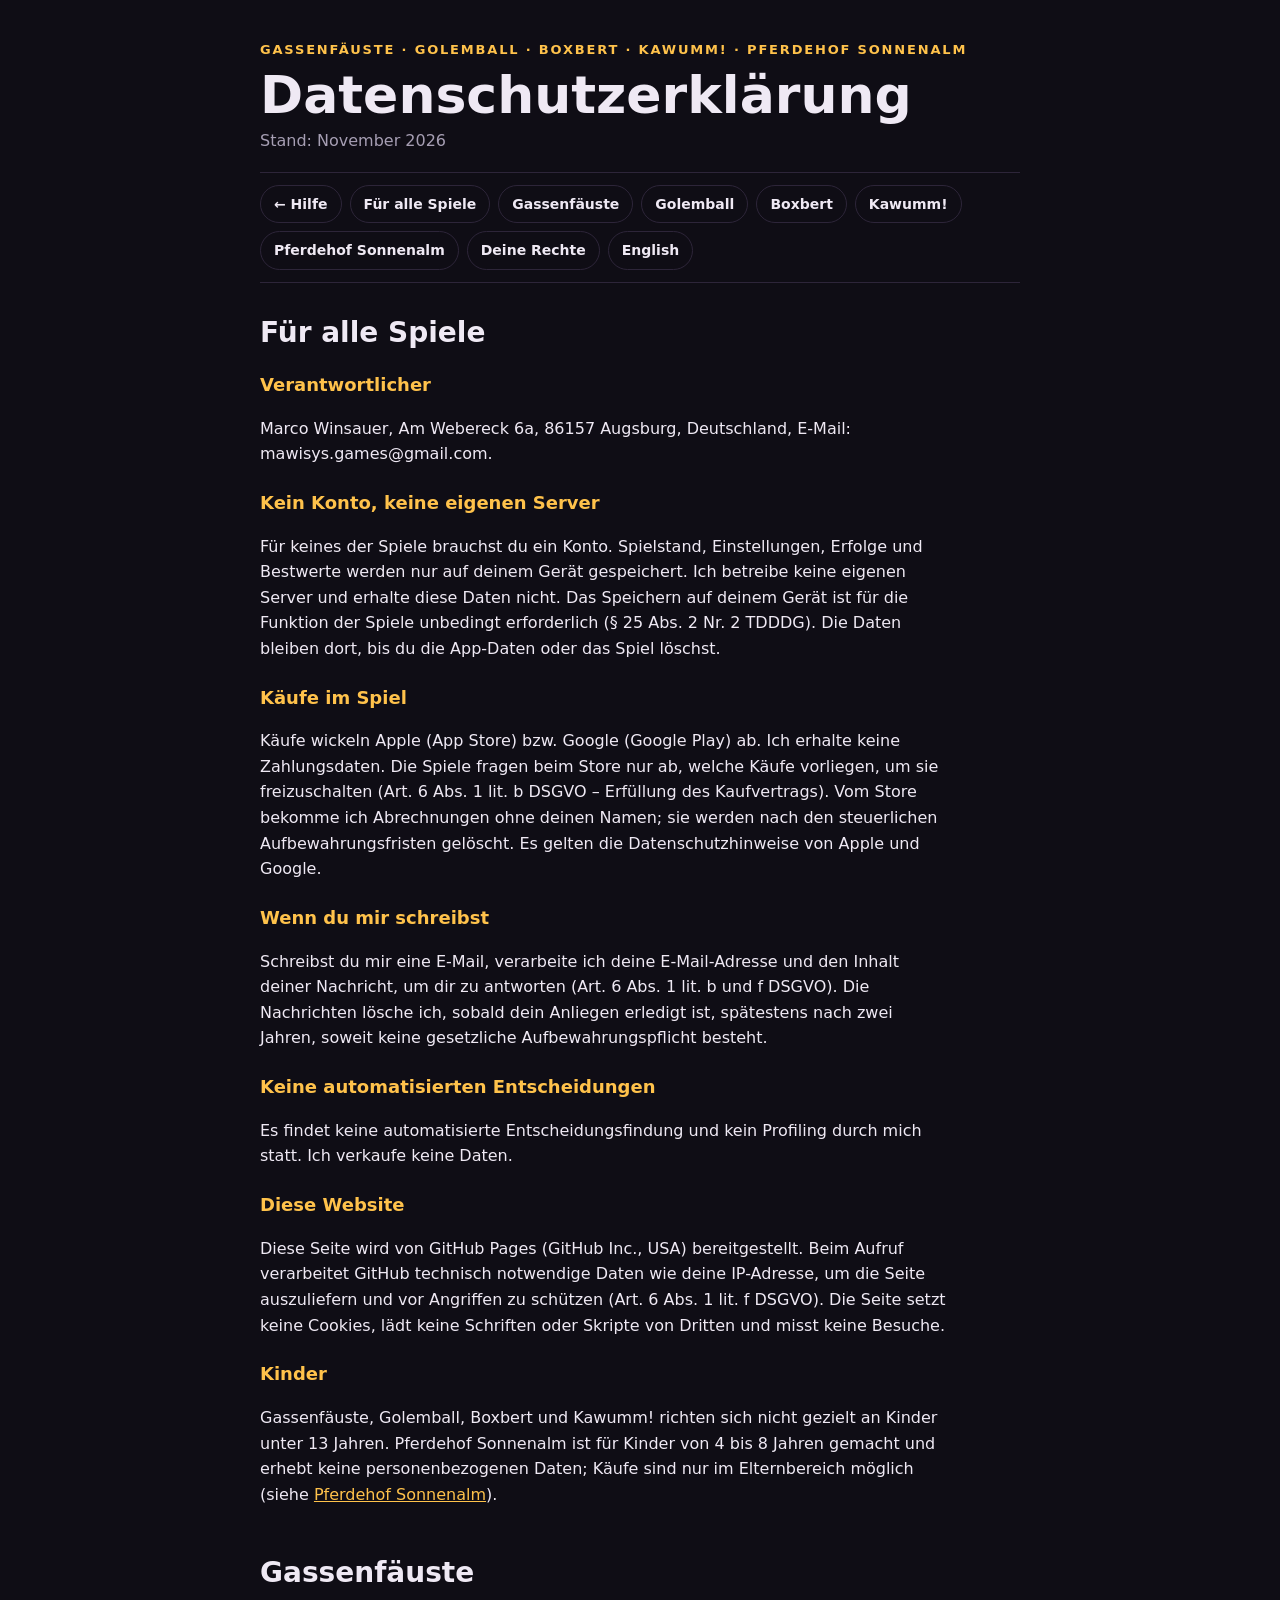
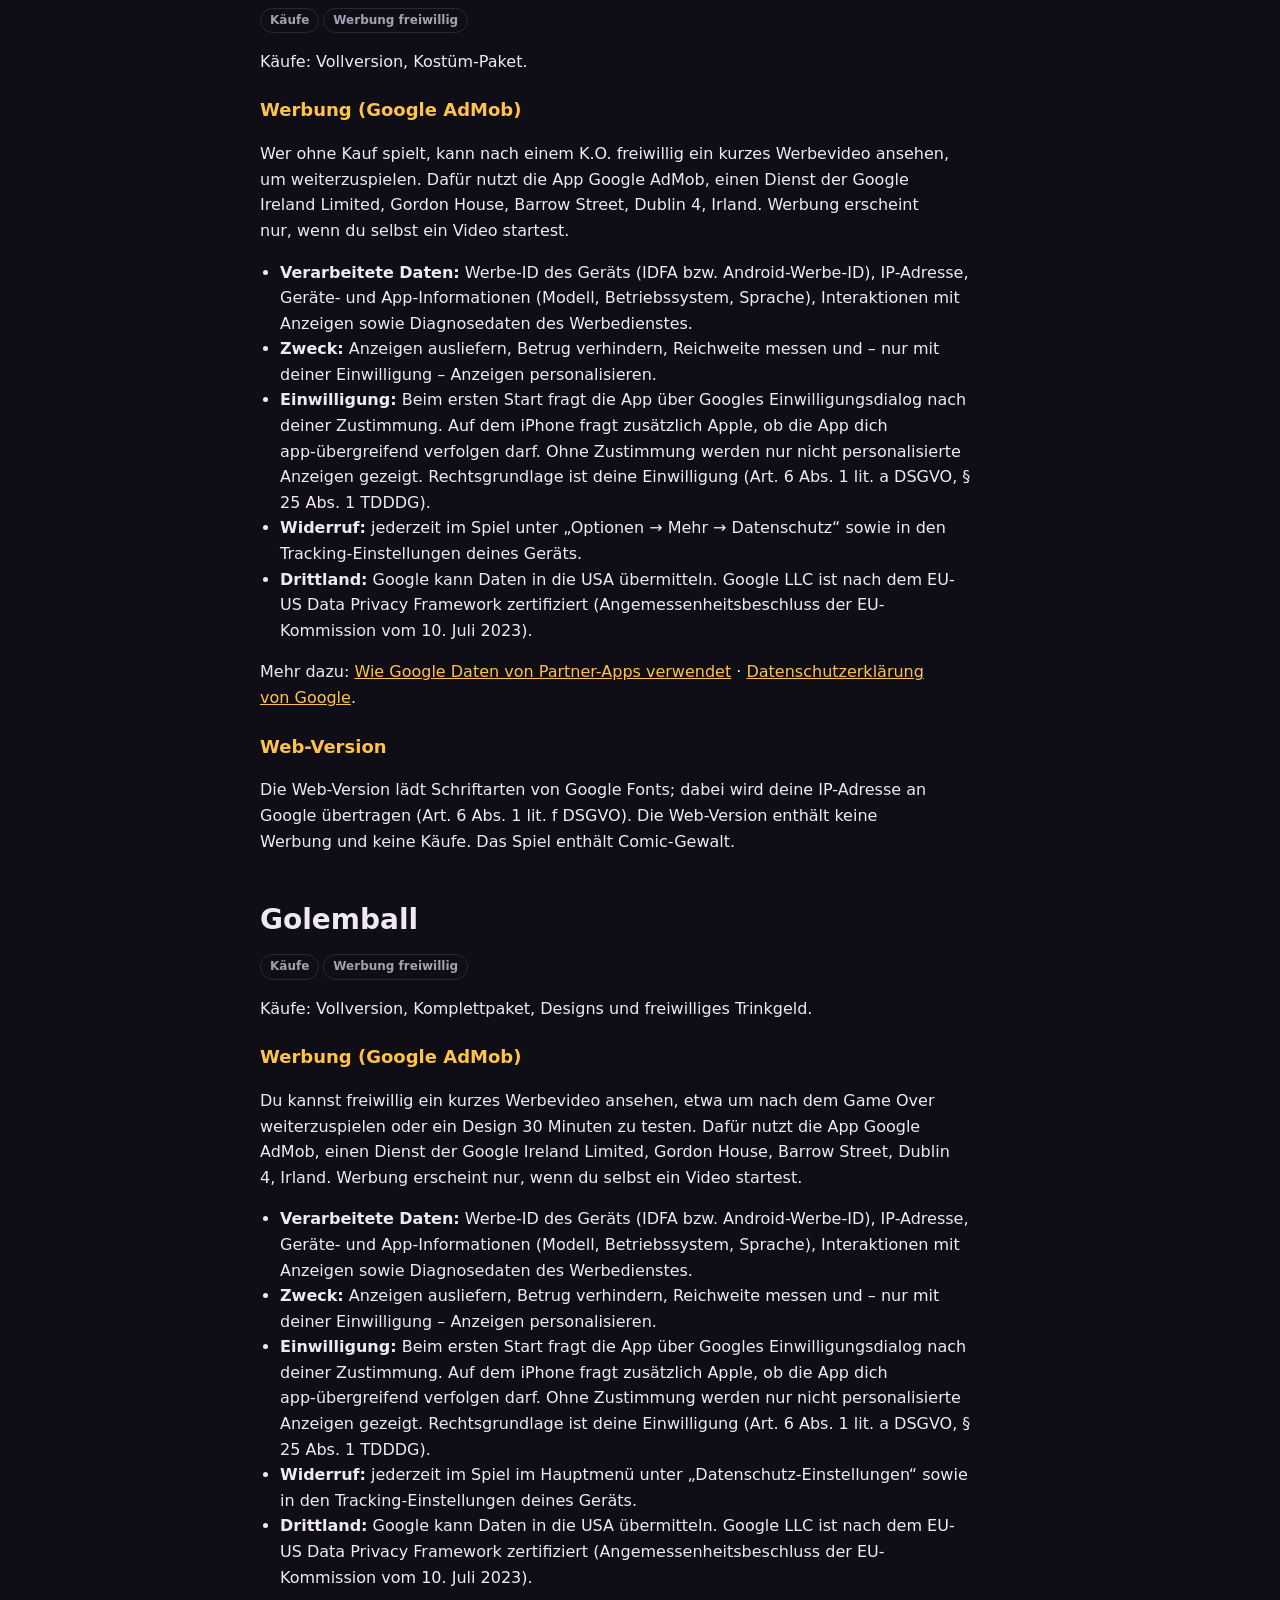
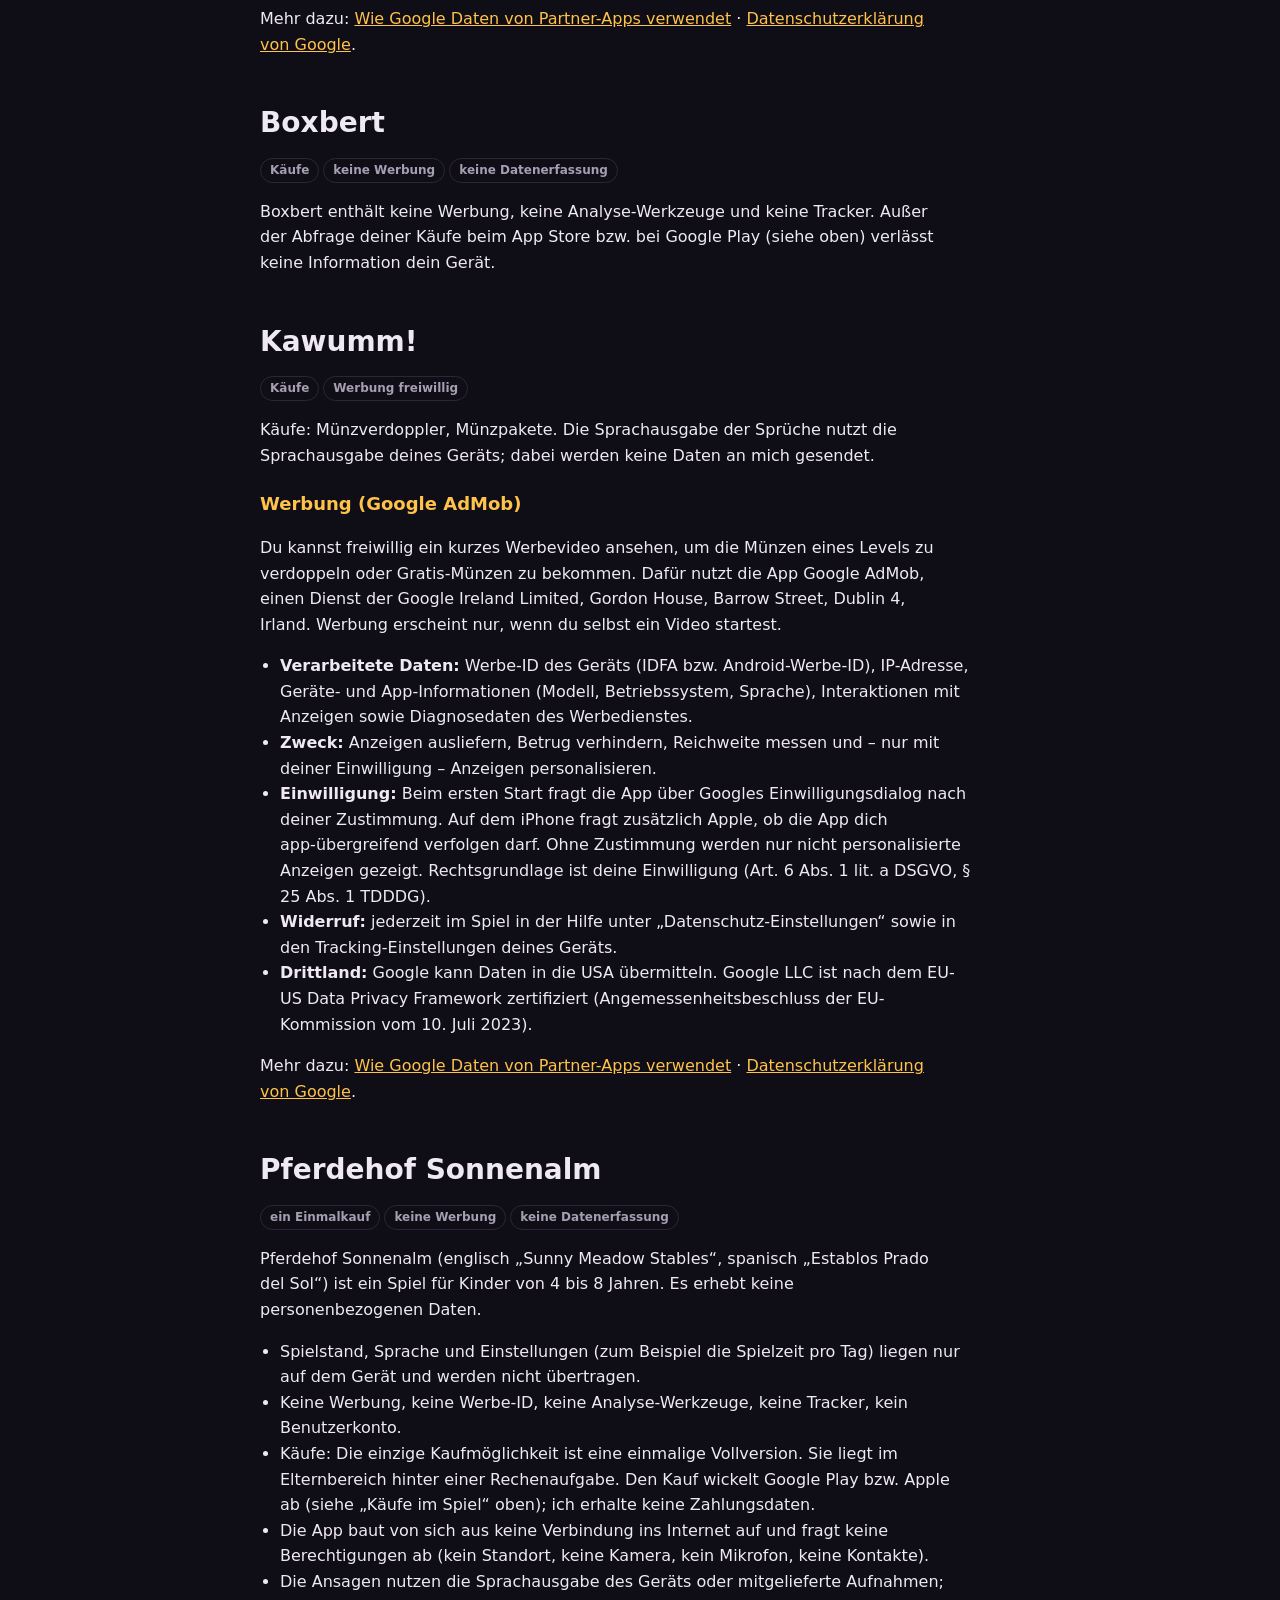
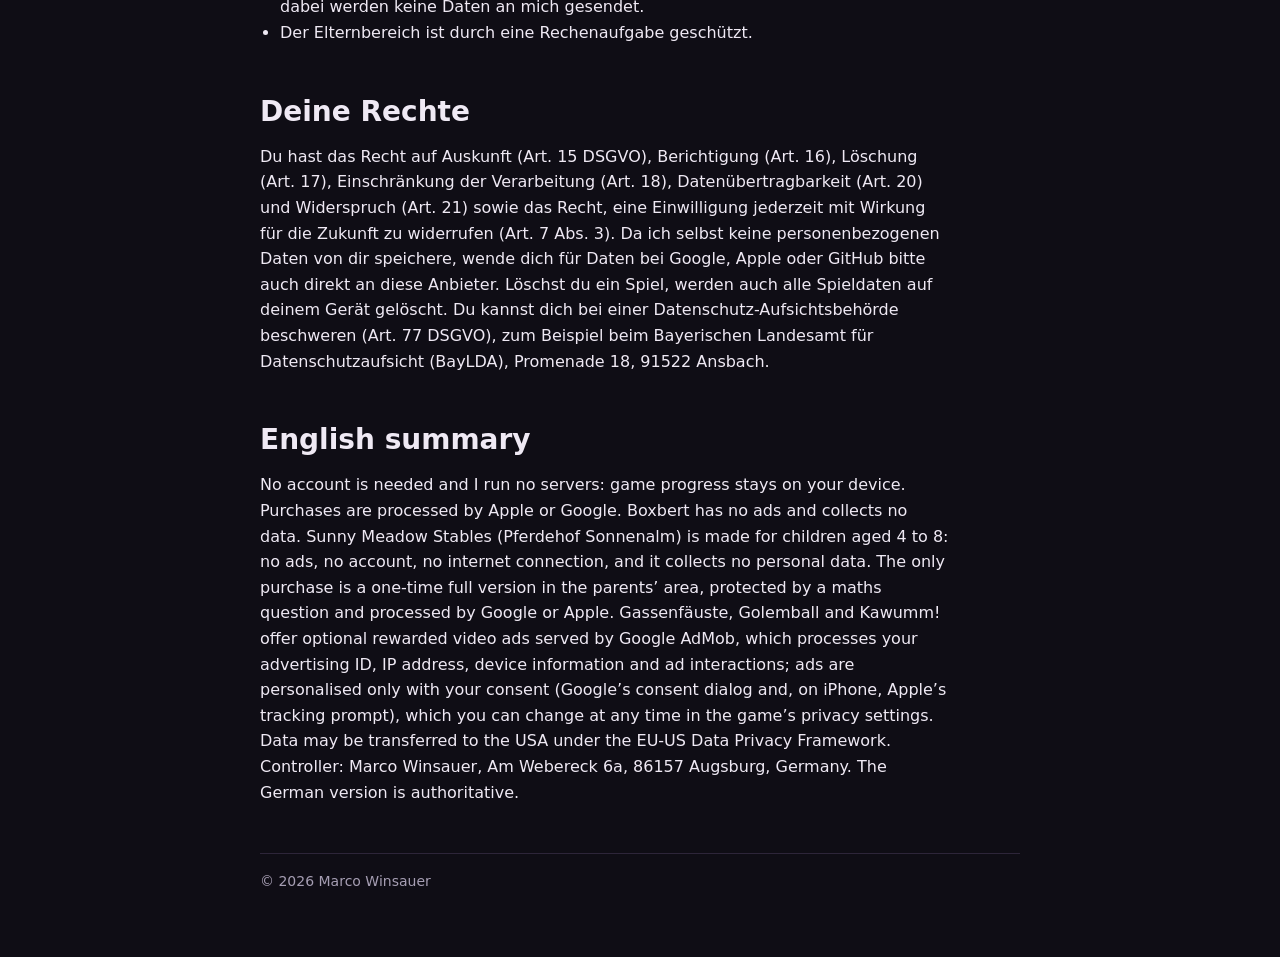
==== commit 2d05761f: "Pferdehof Sonnenalm: Vollversion als Einmalkauf in Hilfe und Datenschutz Co-Authored-By: Claude Opus" ====
--- a/datenschutz.html
+++ b/datenschutz.html
@@ -10,7 +10,7 @@
 <h3>Wenn du mir schreibst</h3><p>Schreibst du mir eine E-Mail, verarbeite ich deine E-Mail-Adresse und den Inhalt deiner Nachricht, um dir zu antworten (Art. 6 Abs. 1 lit. b und f DSGVO). Die Nachrichten lösche ich, sobald dein Anliegen erledigt ist, spätestens nach zwei Jahren, soweit keine gesetzliche Aufbewahrungspflicht besteht.</p>
 <h3>Keine automatisierten Entscheidungen</h3><p>Es findet keine automatisierte Entscheidungsfindung und kein Profiling durch mich statt. Ich verkaufe keine Daten.</p>
 <h3>Diese Website</h3><p>Diese Seite wird von GitHub Pages (GitHub Inc., USA) bereitgestellt. Beim Aufruf verarbeitet GitHub technisch notwendige Daten wie deine IP-Adresse, um die Seite auszuliefern und vor Angriffen zu schützen (Art. 6 Abs. 1 lit. f DSGVO). Die Seite setzt keine Cookies, lädt keine Schriften oder Skripte von Dritten und misst keine Besuche.</p>
-<h3>Kinder</h3><p>Gassenfäuste, Golemball, Boxbert und Kawumm! richten sich nicht gezielt an Kinder unter 13 Jahren. Pferdehof Sonnenalm ist für Kinder von 4 bis 8 Jahren gemacht und erhebt keinerlei Daten (siehe <a href="#pferdehof">Pferdehof Sonnenalm</a>).</p></section>
+<h3>Kinder</h3><p>Gassenfäuste, Golemball, Boxbert und Kawumm! richten sich nicht gezielt an Kinder unter 13 Jahren. Pferdehof Sonnenalm ist für Kinder von 4 bis 8 Jahren gemacht und erhebt keine personenbezogenen Daten; Käufe sind nur im Elternbereich möglich (siehe <a href="#pferdehof">Pferdehof Sonnenalm</a>).</p></section>
 <section id="gassenfaeuste"><h2>Gassenfäuste</h2><p><span class="tag">Käufe</span><span class="tag">Werbung freiwillig</span></p>
 <p>Käufe: Vollversion, Kostüm-Paket.</p><h3>Werbung (Google AdMob)</h3>
 <p>Wer ohne Kauf spielt, kann nach einem K.O. freiwillig ein kurzes Werbevideo ansehen, um weiterzuspielen. Dafür nutzt die App Google AdMob, einen Dienst der Google Ireland Limited, Gordon House, Barrow Street, Dublin 4, Irland. Werbung erscheint nur, wenn du selbst ein Video startest.</p>
@@ -41,13 +41,14 @@
 <li><strong>Widerruf:</strong> jederzeit im Spiel in der Hilfe unter „Datenschutz-Einstellungen“ sowie in den Tracking-Einstellungen deines Geräts.</li>
 <li><strong>Drittland:</strong> Google kann Daten in die USA übermitteln. Google LLC ist nach dem EU-US Data Privacy Framework zertifiziert (Angemessenheitsbeschluss der EU-Kommission vom 10. Juli 2023).</li></ul>
 <p>Mehr dazu: <a href="https://policies.google.com/technologies/partner-sites" rel="noopener">Wie Google Daten von Partner-Apps verwendet</a> · <a href="https://policies.google.com/privacy" rel="noopener">Datenschutzerklärung von Google</a>.</p></section>
-<section id="pferdehof"><h2>Pferdehof Sonnenalm</h2><p><span class="tag">keine Käufe</span><span class="tag">keine Werbung</span><span class="tag">keine Datenerfassung</span></p>
+<section id="pferdehof"><h2>Pferdehof Sonnenalm</h2><p><span class="tag">ein Einmalkauf</span><span class="tag">keine Werbung</span><span class="tag">keine Datenerfassung</span></p>
 <p>Pferdehof Sonnenalm (englisch „Sunny Meadow Stables“, spanisch „Establos Prado del Sol“) ist ein Spiel für Kinder von 4 bis 8 Jahren. Es erhebt keine personenbezogenen Daten.</p>
 <ul><li>Spielstand, Sprache und Einstellungen (zum Beispiel die Spielzeit pro Tag) liegen nur auf dem Gerät und werden nicht übertragen.</li>
-<li>Keine Werbung, keine Werbe-ID, keine Analyse-Werkzeuge, keine Tracker, kein Benutzerkonto, keine Käufe im Spiel.</li>
+<li>Keine Werbung, keine Werbe-ID, keine Analyse-Werkzeuge, keine Tracker, kein Benutzerkonto.</li>
+<li>Käufe: Die einzige Kaufmöglichkeit ist eine einmalige Vollversion. Sie liegt im Elternbereich hinter einer Rechenaufgabe. Den Kauf wickelt Google Play bzw. Apple ab (siehe „Käufe im Spiel“ oben); ich erhalte keine Zahlungsdaten.</li>
 <li>Die App baut von sich aus keine Verbindung ins Internet auf und fragt keine Berechtigungen ab (kein Standort, keine Kamera, kein Mikrofon, keine Kontakte).</li>
 <li>Die Ansagen nutzen die Sprachausgabe des Geräts oder mitgelieferte Aufnahmen; dabei werden keine Daten an mich gesendet.</li>
 <li>Der Elternbereich ist durch eine Rechenaufgabe geschützt.</li></ul></section>
 <section id="rechte"><h2>Deine Rechte</h2><p>Du hast das Recht auf Auskunft (Art. 15 DSGVO), Berichtigung (Art. 16), Löschung (Art. 17), Einschränkung der Verarbeitung (Art. 18), Datenübertragbarkeit (Art. 20) und Widerspruch (Art. 21) sowie das Recht, eine Einwilligung jederzeit mit Wirkung für die Zukunft zu widerrufen (Art. 7 Abs. 3). Da ich selbst keine personenbezogenen Daten von dir speichere, wende dich für Daten bei Google, Apple oder GitHub bitte auch direkt an diese Anbieter. Löschst du ein Spiel, werden auch alle Spieldaten auf deinem Gerät gelöscht. Du kannst dich bei einer Datenschutz-Aufsichtsbehörde beschweren (Art. 77 DSGVO), zum Beispiel beim Bayerischen Landesamt für Datenschutzaufsicht (BayLDA), Promenade 18, 91522 Ansbach.</p></section>
-<section id="english"><h2>English summary</h2><p>No account is needed and I run no servers: game progress stays on your device. Purchases are processed by Apple or Google. Boxbert has no ads and collects no data. Sunny Meadow Stables (Pferdehof Sonnenalm) is made for children aged 4 to 8: no ads, no purchases, no account, no internet connection, and it collects no data at all. Gassenfäuste, Golemball and Kawumm! offer optional rewarded video ads served by Google AdMob, which processes your advertising ID, IP address, device information and ad interactions; ads are personalised only with your consent (Google’s consent dialog and, on iPhone, Apple’s tracking prompt), which you can change at any time in the game’s privacy settings. Data may be transferred to the USA under the EU-US Data Privacy Framework. Controller: Marco Winsauer, Am Webereck 6a, 86157 Augsburg, Germany. The German version is authoritative.</p></section>
+<section id="english"><h2>English summary</h2><p>No account is needed and I run no servers: game progress stays on your device. Purchases are processed by Apple or Google. Boxbert has no ads and collects no data. Sunny Meadow Stables (Pferdehof Sonnenalm) is made for children aged 4 to 8: no ads, no account, no internet connection, and it collects no personal data. The only purchase is a one-time full version in the parents’ area, protected by a maths question and processed by Google or Apple. Gassenfäuste, Golemball and Kawumm! offer optional rewarded video ads served by Google AdMob, which processes your advertising ID, IP address, device information and ad interactions; ads are personalised only with your consent (Google’s consent dialog and, on iPhone, Apple’s tracking prompt), which you can change at any time in the game’s privacy settings. Data may be transferred to the USA under the EU-US Data Privacy Framework. Controller: Marco Winsauer, Am Webereck 6a, 86157 Augsburg, Germany. The German version is authoritative.</p></section>
 <footer>© 2026 Marco Winsauer</footer></div></body></html>
